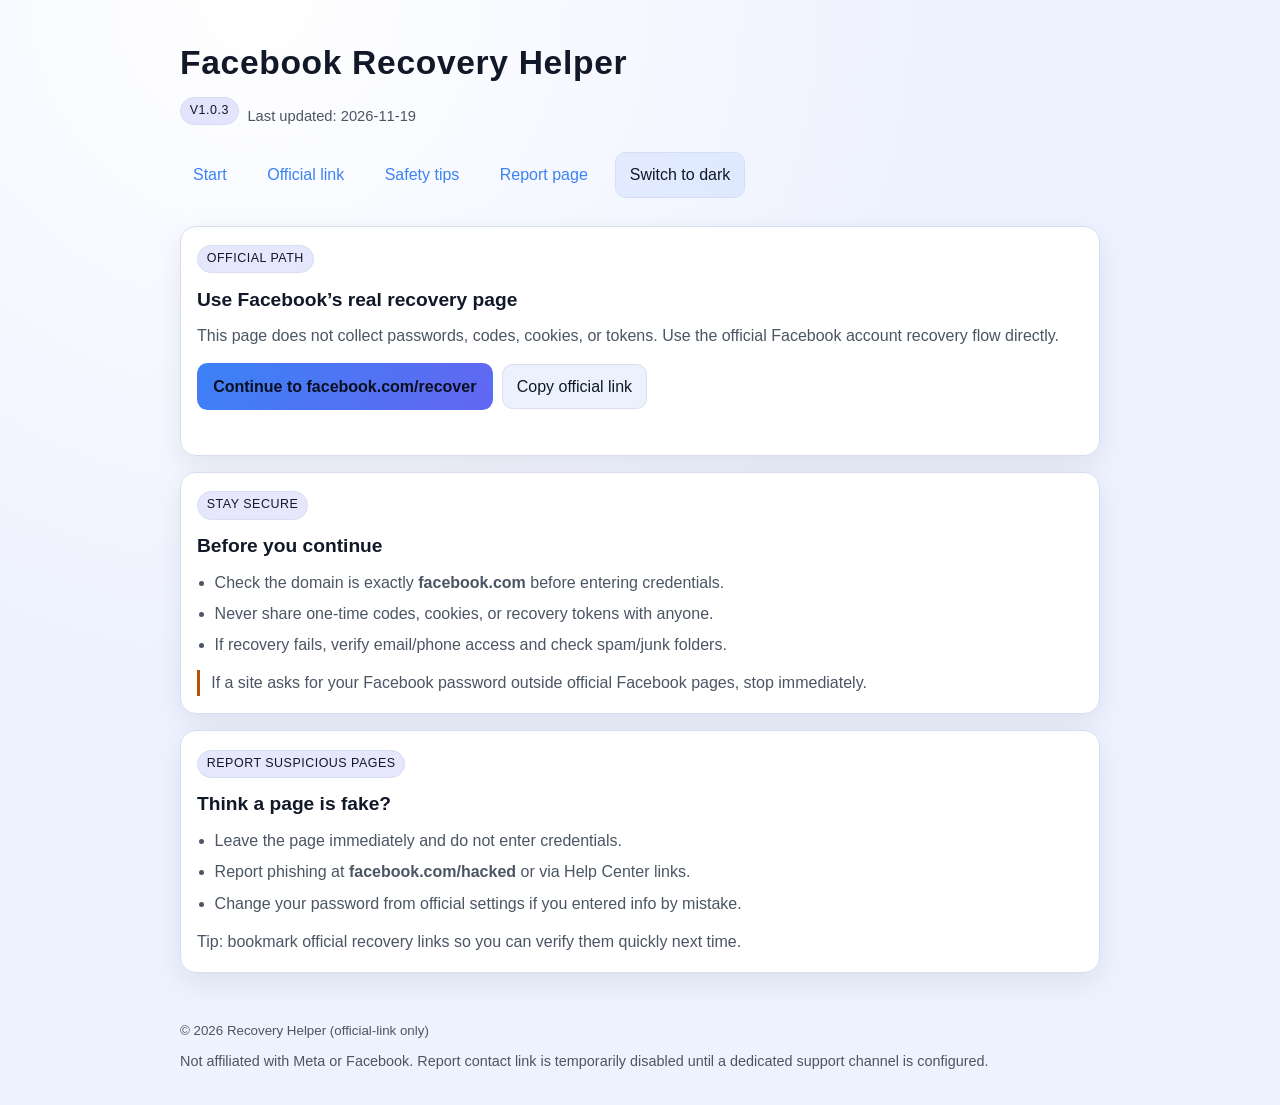
==== index.html @ b8f9a48c "chore: bump to v1.0.3 for auto-deploy verification" ====
<!doctype html>
<html lang="en" data-theme="dark">

<head>
    <meta charset="UTF-8" />
    <meta name="viewport" content="width=device-width, initial-scale=1.0" />
    <meta name="description" content="Safe helper page that directs users to official Facebook account recovery" />
    <title>Facebook Recovery Helper</title>
    <link rel="stylesheet" href="styles.css" />
</head>

<body>
    <header>
        <div>
            <h1>Facebook Recovery Helper</h1>
            <p class="meta-line">
                <span class="badge">v1.0.3</span>
                <span id="last-updated">Last updated: 2026-11-19</span>
            </p>
        </div>

        <nav aria-label="Main navigation">
            <button class="nav-toggle" type="button" aria-expanded="false" aria-controls="primary-nav">
                Menu
            </button>
            <div class="nav-links" id="primary-nav">
                <a href="#home">Start</a>
                <a href="#official">Official link</a>
                <a href="#safety">Safety tips</a>
                <a href="#report">Report page</a>
                <button id="theme-toggle" class="ghost-btn theme-toggle" type="button" aria-label="Toggle theme">
                    Toggle theme
                </button>
            </div>
        </nav>
    </header>

    <main id="home">
        <section id="official">
            <span class="badge">Official path</span>
            <h2>Use Facebook’s real recovery page</h2>
            <p>
                This page does not collect passwords, codes, cookies, or tokens. Use the official Facebook
                account recovery flow directly.
            </p>

            <div class="cta-row">
                <a class="cta" href="https://www.facebook.com/recover/" target="_blank" rel="noopener noreferrer">
                    Continue to facebook.com/recover
                </a>
                <button class="ghost-btn" type="button" id="copy-official-link">Copy official link</button>
            </div>
            <p class="copy-feedback" id="copy-feedback" aria-live="polite"></p>
        </section>

        <section id="safety">
            <span class="badge">Stay secure</span>
            <h2>Before you continue</h2>
            <ul>
                <li>Check the domain is exactly <strong>facebook.com</strong> before entering credentials.</li>
                <li>Never share one-time codes, cookies, or recovery tokens with anyone.</li>
                <li>If recovery fails, verify email/phone access and check spam/junk folders.</li>
            </ul>
            <p class="warning">
                If a site asks for your Facebook password outside official Facebook pages, stop immediately.
            </p>
        </section>

        <section id="report">
            <span class="badge">Report suspicious pages</span>
            <h2>Think a page is fake?</h2>
            <ul>
                <li>Leave the page immediately and do not enter credentials.</li>
                <li>Report phishing at <strong>facebook.com/hacked</strong> or via Help Center links.</li>
                <li>Change your password from official settings if you entered info by mistake.</li>
            </ul>
            <p class="tip">Tip: bookmark official recovery links so you can verify them quickly next time.</p>
        </section>
    </main>

    <footer>
        <small>&copy; 2026 Recovery Helper (official-link only)</small>
        <p class="footer-note">
            Not affiliated with Meta or Facebook. Report contact link is temporarily disabled until a
            dedicated support channel is configured.
        </p>
    </footer>

    <script src="script.js"></script>
</body>

</html>
---- styles.css ----
:root {
    --bg: #0b1020;
    --bg-glow: #1b2650;
    --card: #121a31;
    --text: #e8ecf8;
    --muted: #b5bfd9;
    --accent: #7aa2ff;
    --accent-2: #9b8cff;
    --border: #243257;
    --warning: #ffd166;
    --success: #b9fbc0;
    --shadow: 0 10px 30px rgba(0, 0, 0, 0.2);
}

:root[data-theme='light'] {
    --bg: #eef2ff;
    --bg-glow: #ffffff;
    --card: #ffffff;
    --text: #111827;
    --muted: #4b5563;
    --accent: #3b82f6;
    --accent-2: #6366f1;
    --border: #d6def0;
    --warning: #b45309;
    --success: #047857;
    --shadow: 0 10px 28px rgba(17, 24, 39, 0.08);
}

* {
    box-sizing: border-box;
}

html,
body {
    margin: 0;
    padding: 0;
    font-family: Inter, 'Segoe UI', Roboto, Helvetica, Arial, sans-serif;
    background: radial-gradient(circle at 20% 0%, var(--bg-glow) 0%, var(--bg) 45%);
    color: var(--text);
    line-height: 1.6;
}

a {
    color: var(--accent);
    text-decoration: none;
}

a:hover {
    text-decoration: underline;
}

header,
main,
footer {
    width: min(920px, 92vw);
    margin: 0 auto;
}

header {
    display: flex;
    flex-wrap: wrap;
    align-items: center;
    justify-content: space-between;
    gap: 1rem;
    padding: 2.25rem 0 1rem;
}

h1 {
    margin: 0;
    font-size: clamp(1.4rem, 2.8vw, 2.1rem);
    letter-spacing: 0.02em;
}

.meta-line {
    margin: 0.45rem 0 0;
    display: flex;
    gap: 0.55rem;
    align-items: center;
    flex-wrap: wrap;
    color: var(--muted);
    font-size: 0.92rem;
}

nav {
    display: flex;
    gap: 0.9rem;
    flex-wrap: wrap;
    align-items: center;
}

.nav-toggle {
    display: none;
    border: 1px solid var(--border);
    background: color-mix(in srgb, var(--accent) 14%, transparent);
    color: var(--text);
    border-radius: 0.6rem;
    padding: 0.4rem 0.65rem;
    font: inherit;
    cursor: pointer;
}

.nav-links {
    display: flex;
    gap: 0.9rem;
    flex-wrap: wrap;
    align-items: center;
}

nav a {
    padding: 0.45rem 0.75rem;
    border: 1px solid transparent;
    border-radius: 0.6rem;
    transition: 150ms ease;
}

nav a:hover {
    border-color: var(--border);
    background: color-mix(in srgb, var(--accent) 12%, transparent);
    text-decoration: none;
}

main {
    display: grid;
    gap: 1rem;
    margin: 0.75rem auto 2rem;
}

section {
    background: linear-gradient(180deg, color-mix(in srgb, var(--card) 90%, #fff 10%), var(--card));
    border: 1px solid var(--border);
    border-radius: 1rem;
    padding: 1.1rem 1rem;
    box-shadow: var(--shadow);
}

h2 {
    margin-top: 0;
    margin-bottom: 0.5rem;
    font-size: 1.2rem;
}

p {
    margin: 0;
    color: var(--muted);
}

ul {
    margin: 0;
    padding-left: 1.1rem;
    color: var(--muted);
}

li+li {
    margin-top: 0.35rem;
}

.cta-row {
    display: flex;
    flex-wrap: wrap;
    align-items: center;
    gap: 0.6rem;
    margin-top: 0.9rem;
}

.cta {
    display: inline-block;
    background: linear-gradient(135deg, var(--accent), var(--accent-2));
    color: #0b1020;
    font-weight: 700;
    padding: 0.6rem 0.95rem;
    border-radius: 0.65rem;
    border: 1px solid transparent;
}

.cta:hover {
    text-decoration: none;
    filter: brightness(1.05);
}

.ghost-btn {
    background: color-mix(in srgb, var(--accent) 10%, transparent);
    color: var(--text);
    border: 1px solid var(--border);
    border-radius: 0.65rem;
    padding: 0.55rem 0.85rem;
    font: inherit;
    cursor: pointer;
}

.ghost-btn:hover {
    background: color-mix(in srgb, var(--accent) 18%, transparent);
}

.ghost-btn:disabled {
    opacity: 0.65;
    cursor: not-allowed;
}

.copy-feedback {
    margin-top: 0.5rem;
    min-height: 1.2rem;
    font-size: 0.9rem;
    color: var(--success);
}

.theme-toggle {
    white-space: nowrap;
}

.warning {
    border-left: 3px solid var(--warning);
    padding-left: 0.7rem;
    margin-top: 0.8rem;
}

.tip {
    margin-top: 0.8rem;
}

footer {
    padding: 0.75rem 0 2rem;
    color: var(--muted);
}

.footer-note {
    margin-top: 0.45rem;
    font-size: 0.9rem;
    color: var(--muted);
}

.footer-note a {
    color: var(--accent);
}

.badge {
    display: inline-block;
    margin-bottom: 0.7rem;
    padding: 0.2rem 0.55rem;
    border-radius: 999px;
    border: 1px solid var(--border);
    background: color-mix(in srgb, var(--accent-2) 16%, transparent);
    color: var(--text);
    font-size: 0.78rem;
    letter-spacing: 0.04em;
    text-transform: uppercase;
}

@keyframes fadeUp {
    from {
        opacity: 0;
        transform: translateY(8px);
    }

    to {
        opacity: 1;
        transform: translateY(0);
    }
}

header,
section,
footer {
    animation: fadeUp 520ms ease both;
}

section:nth-of-type(2) {
    animation-delay: 100ms;
}

footer {
    animation-delay: 140ms;
}

@media (max-width: 760px) {
    header {
        align-items: flex-start;
    }

    nav {
        width: 100%;
        justify-content: flex-end;
    }

    .nav-toggle {
        display: inline-block;
    }

    .nav-links {
        display: none;
        width: 100%;
        margin-top: 0.65rem;
        padding: 0.65rem;
        border: 1px solid var(--border);
        border-radius: 0.75rem;
        background: color-mix(in srgb, var(--card) 96%, transparent);
        flex-direction: column;
        align-items: stretch;
        gap: 0.35rem;
    }

    .nav-links.open {
        display: flex;
    }

    .nav-links a,
    .theme-toggle {
        text-align: left;
    }
}

@media (prefers-reduced-motion: reduce) {

    *,
    *::before,
    *::after {
        animation: none !important;
        transition: none !important;
    }
}
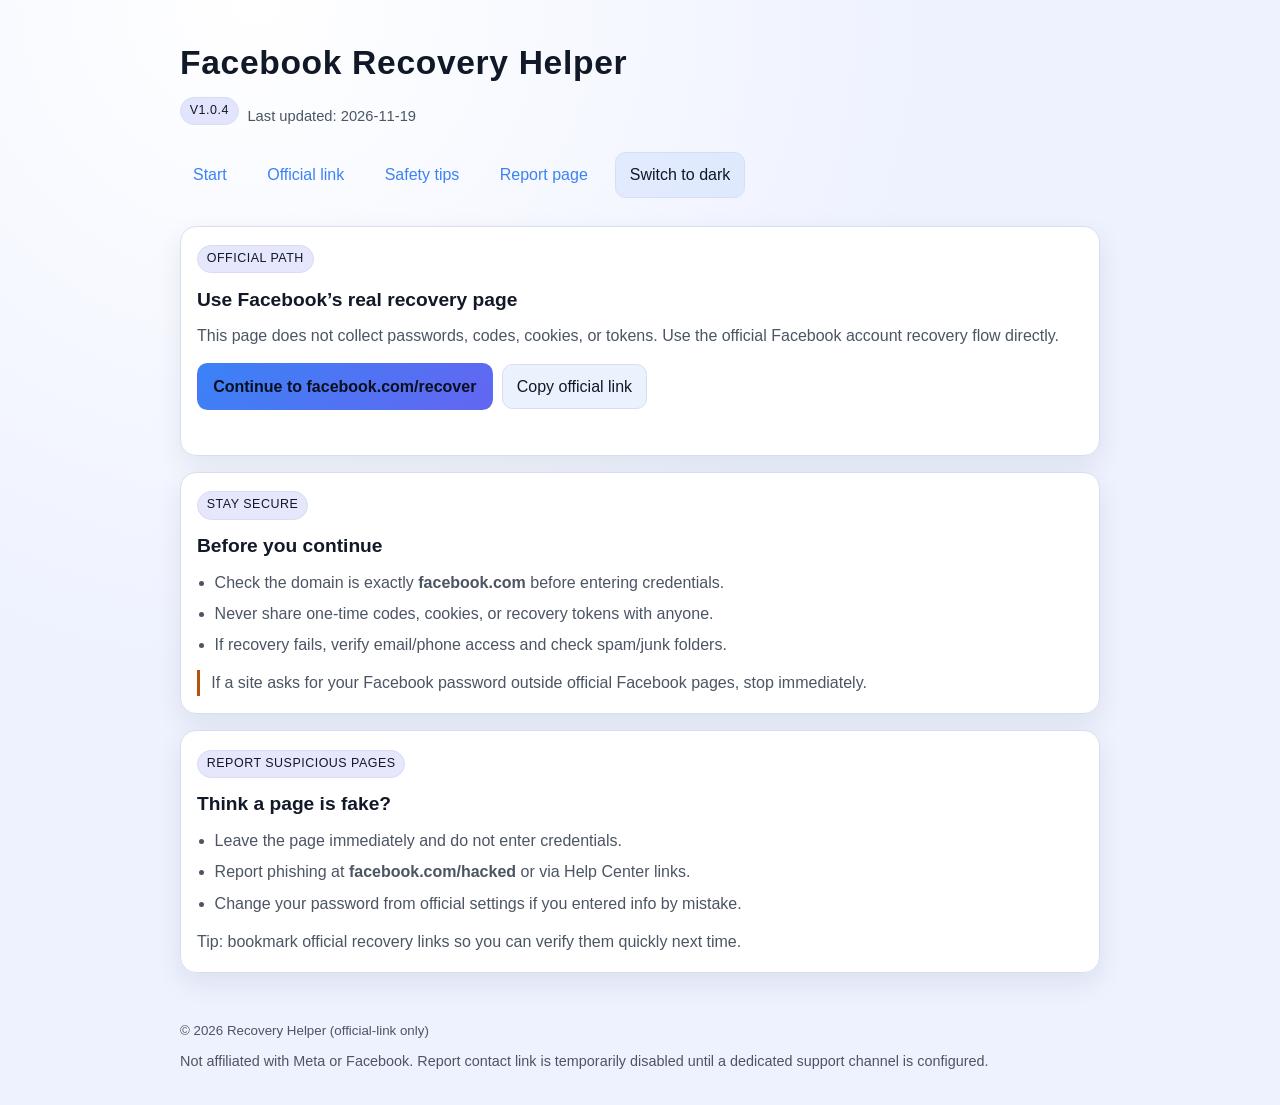
==== commit 4ef6c539: "chore: bump to v1.0.4 and record deployment verification" ====
--- a/index.html
+++ b/index.html
@@ -14,7 +14,7 @@
         <div>
             <h1>Facebook Recovery Helper</h1>
             <p class="meta-line">
-                <span class="badge">v1.0.3</span>
+                <span class="badge">v1.0.4</span>
                 <span id="last-updated">Last updated: 2026-11-19</span>
             </p>
         </div>
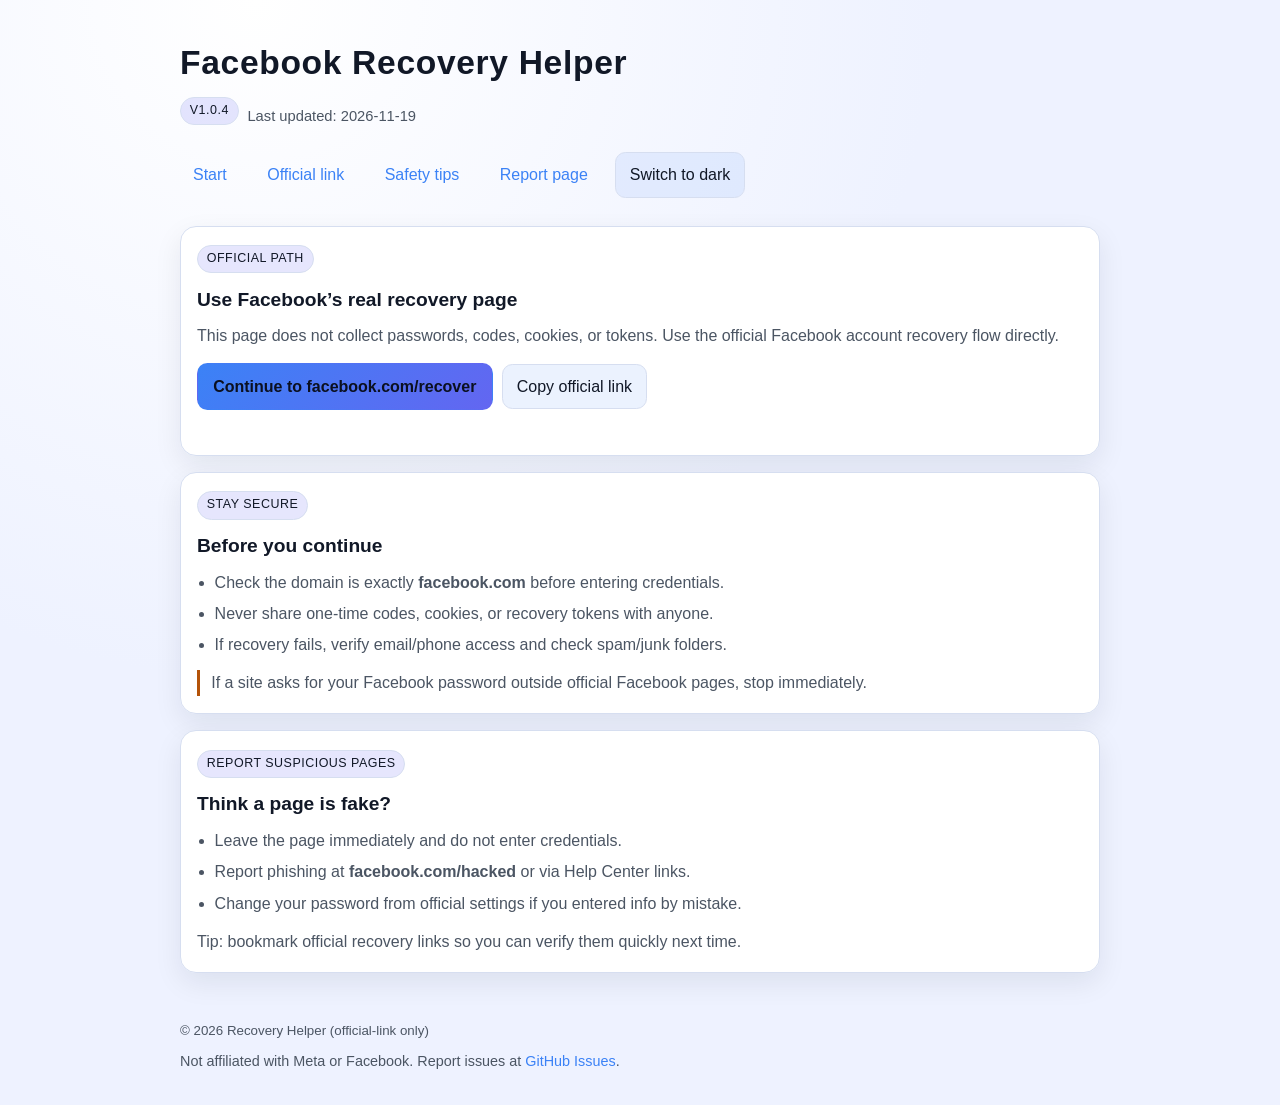
==== commit 25cdc868: "docs: add GitHub Issues support link and deploy verification note" ====
--- a/index.html
+++ b/index.html
@@ -5,6 +5,7 @@
     <meta charset="UTF-8" />
     <meta name="viewport" content="width=device-width, initial-scale=1.0" />
     <meta name="description" content="Safe helper page that directs users to official Facebook account recovery" />
+    <meta name="google-site-verification" content="cLNp0gUWJyb49GQMfz2JEvl6QdzxyyqiAZ5f-dPe180" />
     <title>Facebook Recovery Helper</title>
     <link rel="stylesheet" href="styles.css" />
 </head>
@@ -81,8 +82,9 @@
     <footer>
         <small>&copy; 2026 Recovery Helper (official-link only)</small>
         <p class="footer-note">
-            Not affiliated with Meta or Facebook. Report contact link is temporarily disabled until a
-            dedicated support channel is configured.
+            Not affiliated with Meta or Facebook. Report issues at
+            <a href="https://github.com/Tendy24/facebook-recovery-helper/issues" target="_blank"
+                rel="noopener noreferrer">GitHub Issues</a>.
         </p>
     </footer>
 
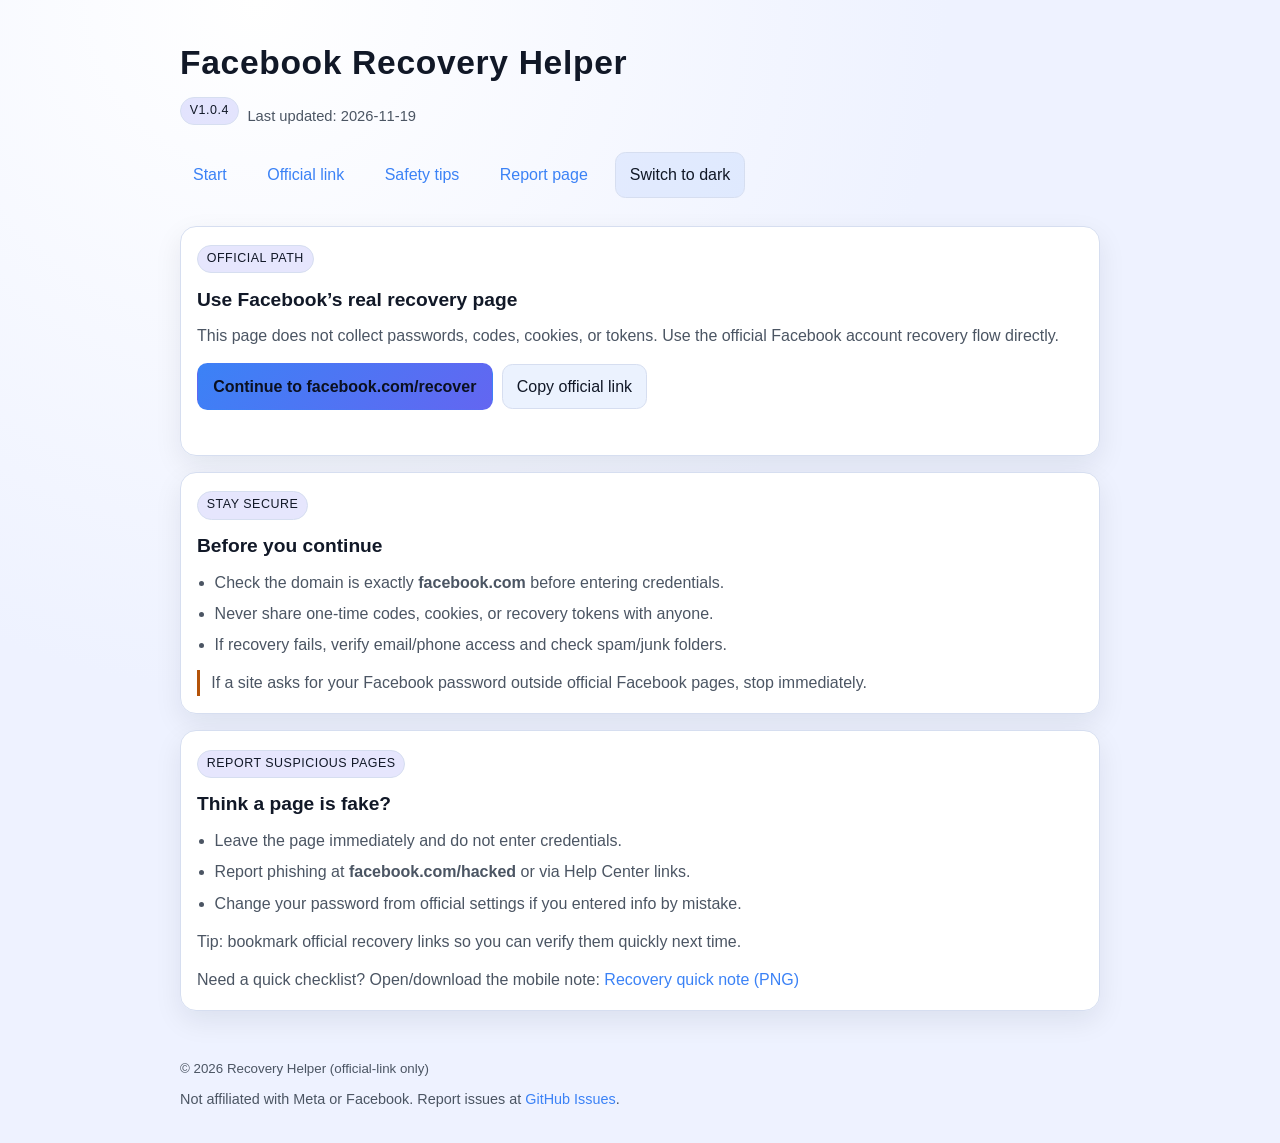
==== commit 775eab80: "ux: add quick-note link and mobile-compatible PNG" ====
--- a/index.html
+++ b/index.html
@@ -5,7 +5,6 @@
     <meta charset="UTF-8" />
     <meta name="viewport" content="width=device-width, initial-scale=1.0" />
     <meta name="description" content="Safe helper page that directs users to official Facebook account recovery" />
-    <meta name="google-site-verification" content="cLNp0gUWJyb49GQMfz2JEvl6QdzxyyqiAZ5f-dPe180" />
     <title>Facebook Recovery Helper</title>
     <link rel="stylesheet" href="styles.css" />
 </head>
@@ -76,6 +75,11 @@
                 <li>Change your password from official settings if you entered info by mistake.</li>
             </ul>
             <p class="tip">Tip: bookmark official recovery links so you can verify them quickly next time.</p>
+            <p class="tip">
+                Need a quick checklist? Open/download the mobile note:
+                <a href="assets/facebook-recovery-note-compat.png" target="_blank" rel="noopener noreferrer">Recovery
+                    quick note (PNG)</a>
+            </p>
         </section>
     </main>
 
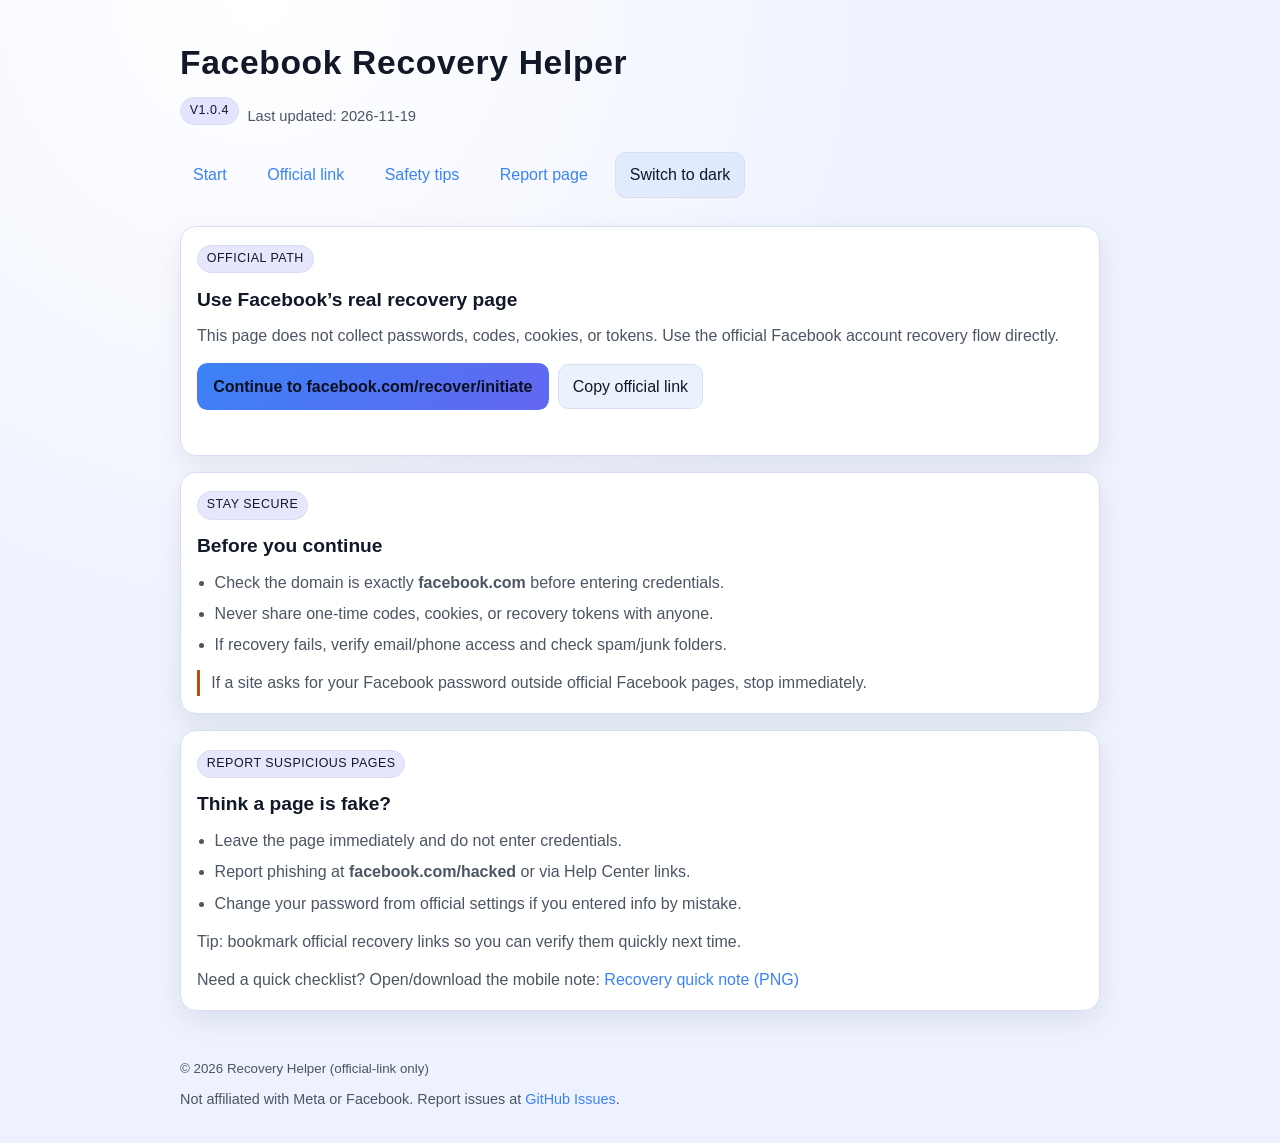
==== commit 78bb1f27: "fix: switch recovery links to /recover/initiate" ====
--- a/index.html
+++ b/index.html
@@ -45,8 +45,9 @@
             </p>
 
             <div class="cta-row">
-                <a class="cta" href="https://www.facebook.com/recover/" target="_blank" rel="noopener noreferrer">
-                    Continue to facebook.com/recover
+                <a class="cta" href="https://www.facebook.com/recover/initiate/" target="_blank"
+                    rel="noopener noreferrer">
+                    Continue to facebook.com/recover/initiate
                 </a>
                 <button class="ghost-btn" type="button" id="copy-official-link">Copy official link</button>
             </div>
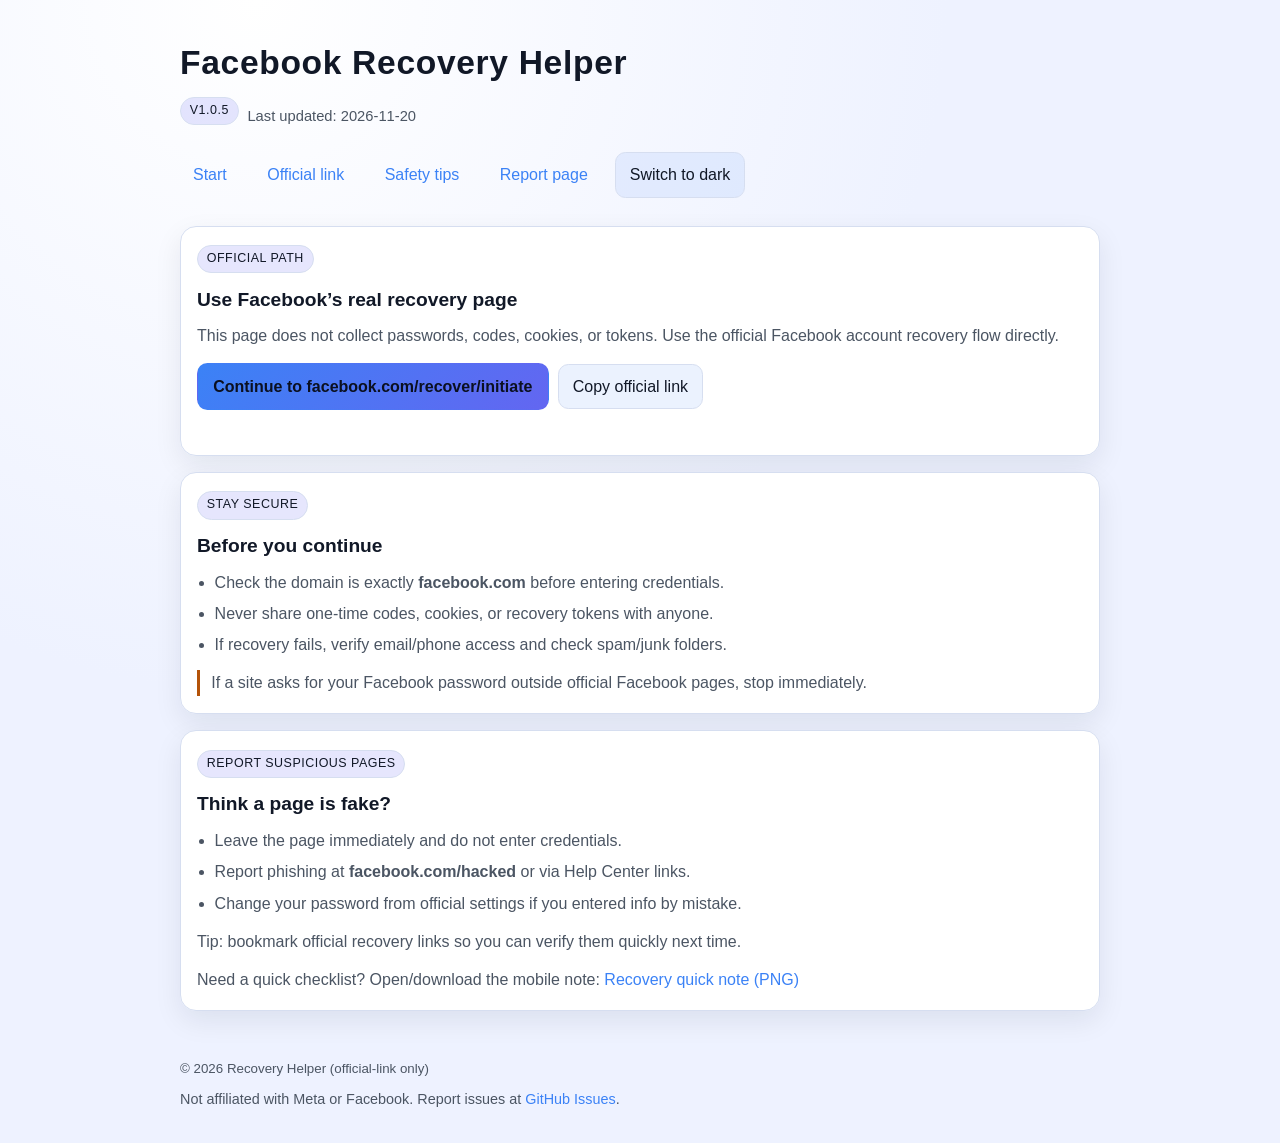
==== commit e963dc40: "chore: bump version to v1.0.5 and update changelog" ====
--- a/index.html
+++ b/index.html
@@ -14,8 +14,8 @@
         <div>
             <h1>Facebook Recovery Helper</h1>
             <p class="meta-line">
-                <span class="badge">v1.0.4</span>
-                <span id="last-updated">Last updated: 2026-11-19</span>
+                <span class="badge">v1.0.5</span>
+                <span id="last-updated">Last updated: 2026-11-20</span>
             </p>
         </div>
 
